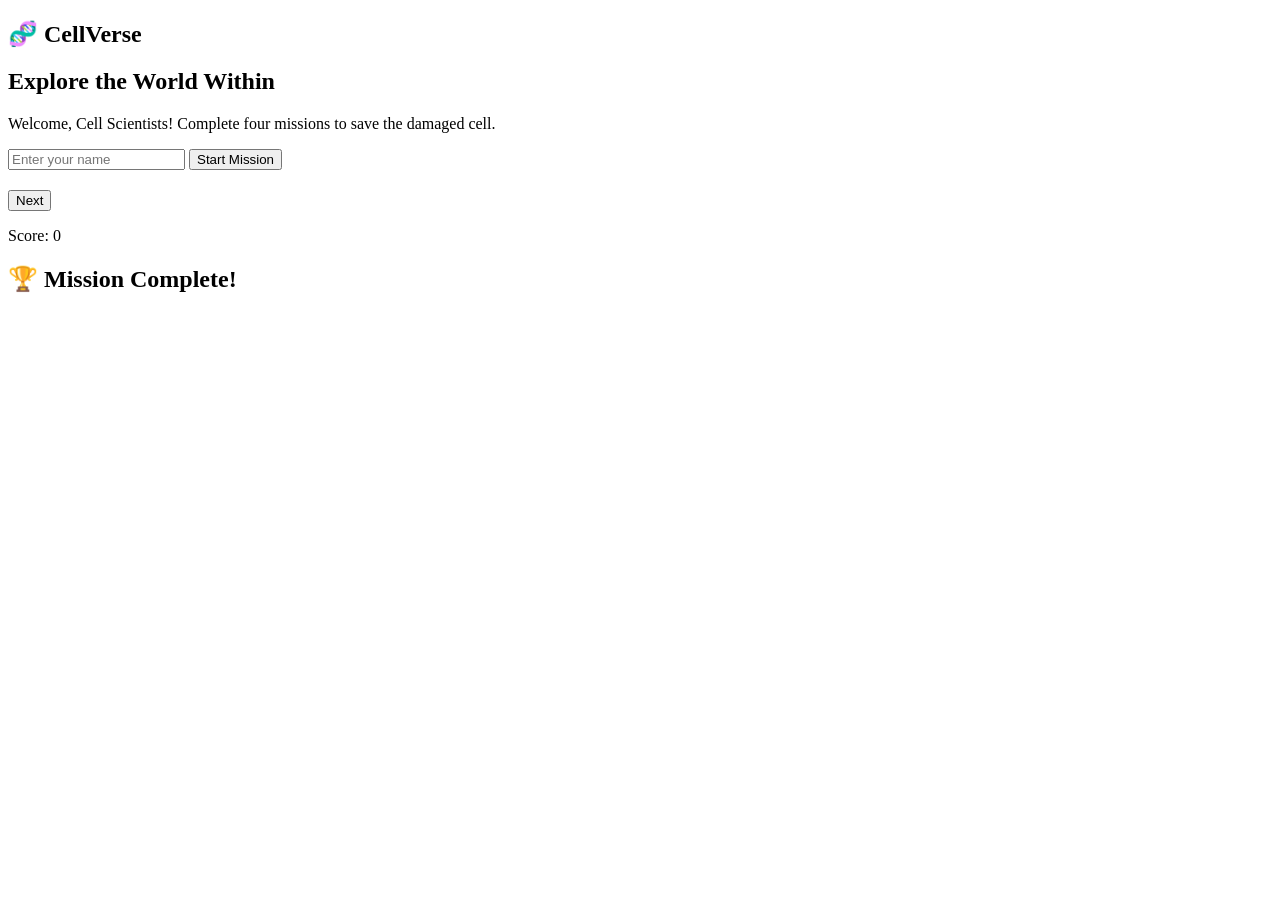
==== index.html @ cfba10c6 "Create index.html" ====
<!DOCTYPE html>
<html lang="en">
<head>
  <meta charset="UTF-8">
  <title>CellVerse</title>
  <link rel="stylesheet" href="style.css">
</head>
<body>

  <section class="hero">
    <h1>🧬 CellVerse</h1>
    <h2>Explore the World Within</h2>
    <p>
      Welcome, Cell Scientists! Complete four missions to save the damaged cell.
    </p>

    <input type="text" id="studentName" placeholder="Enter your name">
    <button onclick="startMission()">Start Mission</button>
  </section>

  <section id="missionArea" class="hidden">
    <h2 id="missionTitle"></h2>
    <p id="questionText"></p>

    <div id="answerButtons"></div>

    <p id="feedback"></p>
    <button onclick="nextQuestion()">Next</button>

    <p>Score: <span id="score">0</span></p>
  </section>

  <section id="finalArea" class="hidden">
    <h2>🏆 Mission Complete!</h2>
    <p id="finalMessage"></p>
  </section>

  <script src="script.js"></script>
</body>
</html>
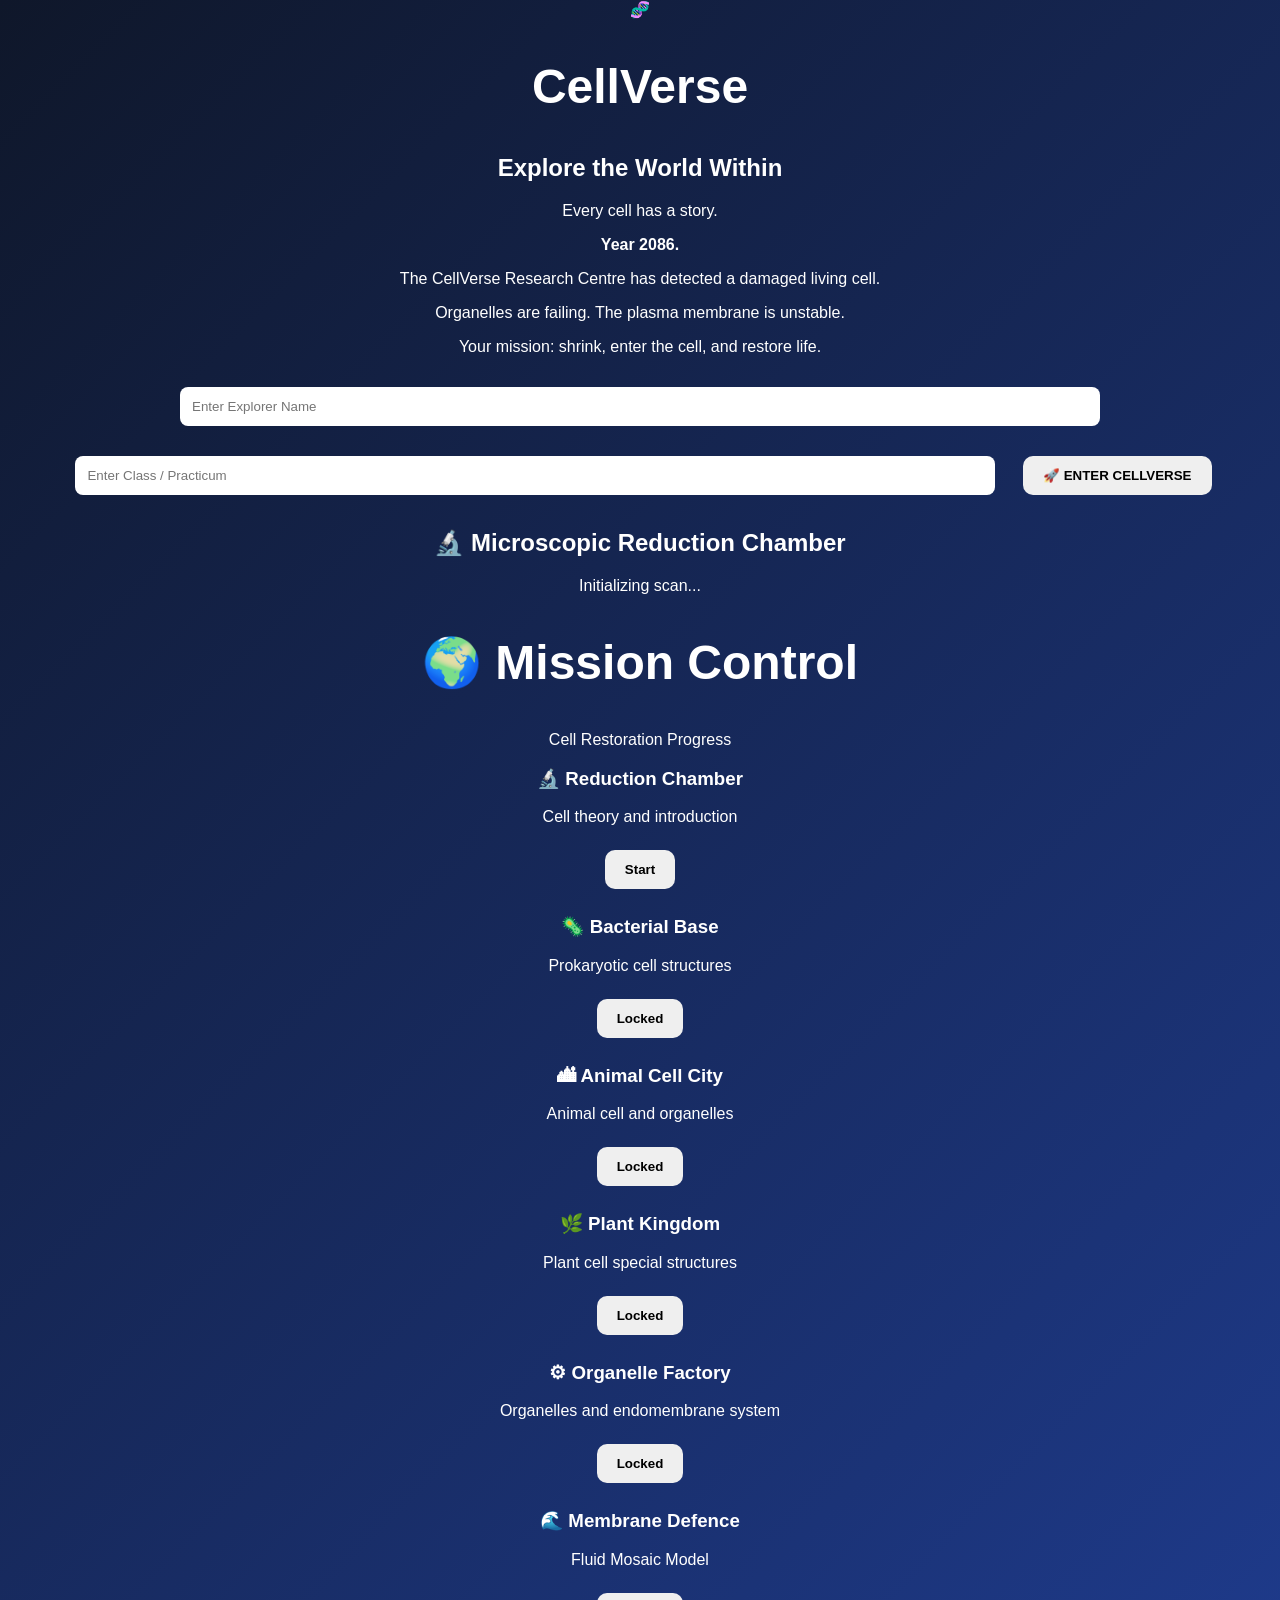
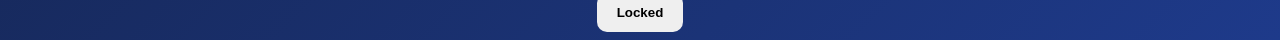
==== commit dc82ac0c: "Update index.html" ====
--- a/index.html
+++ b/index.html
@@ -1,39 +1,104 @@
 <!DOCTYPE html>
 <html lang="en">
 <head>
-  <meta charset="UTF-8">
+  <meta charset="UTF-8" />
+  <meta name="viewport" content="width=device-width, initial-scale=1.0" />
   <title>CellVerse</title>
-  <link rel="stylesheet" href="style.css">
+  <link rel="stylesheet" href="style.css" />
 </head>
+
 <body>
+  <div class="bg">
+    <span class="particle p1"></span>
+    <span class="particle p2"></span>
+    <span class="particle p3"></span>
+    <span class="particle p4"></span>
+  </div>
 
-  <section class="hero">
-    <h1>🧬 CellVerse</h1>
-    <h2>Explore the World Within</h2>
-    <p>
-      Welcome, Cell Scientists! Complete four missions to save the damaged cell.
-    </p>
+  <main>
+    <section id="home" class="screen active">
+      <div class="card hero-card">
+        <div class="dna">🧬</div>
+        <h1>CellVerse</h1>
+        <h2>Explore the World Within</h2>
+        <p class="tagline">Every cell has a story.</p>
 
-    <input type="text" id="studentName" placeholder="Enter your name">
-    <button onclick="startMission()">Start Mission</button>
-  </section>
+        <div class="story-box">
+          <p><strong>Year 2086.</strong></p>
+          <p>The CellVerse Research Centre has detected a damaged living cell.</p>
+          <p>Organelles are failing. The plasma membrane is unstable.</p>
+          <p>Your mission: shrink, enter the cell, and restore life.</p>
+        </div>
 
-  <section id="missionArea" class="hidden">
-    <h2 id="missionTitle"></h2>
-    <p id="questionText"></p>
+        <input id="studentName" type="text" placeholder="Enter Explorer Name" />
+        <input id="studentClass" type="text" placeholder="Enter Class / Practicum" />
 
-    <div id="answerButtons"></div>
+        <button onclick="startShrink()">🚀 ENTER CELLVERSE</button>
+      </div>
+    </section>
 
-    <p id="feedback"></p>
-    <button onclick="nextQuestion()">Next</button>
+    <section id="shrink" class="screen">
+      <div class="card">
+        <h2>🔬 Microscopic Reduction Chamber</h2>
+        <p id="shrinkText">Initializing scan...</p>
+        <div class="loading-bar">
+          <div id="loadingFill"></div>
+        </div>
+      </div>
+    </section>
 
-    <p>Score: <span id="score">0</span></p>
-  </section>
+    <section id="dashboard" class="screen">
+      <div class="dashboard">
+        <h1>🌍 Mission Control</h1>
+        <p id="welcomeText"></p>
 
-  <section id="finalArea" class="hidden">
-    <h2>🏆 Mission Complete!</h2>
-    <p id="finalMessage"></p>
-  </section>
+        <div class="progress-box">
+          <p>Cell Restoration Progress</p>
+          <div class="progress-dots">
+            <span></span><span></span><span></span><span></span><span></span><span></span>
+          </div>
+        </div>
+
+        <div class="mission-grid">
+          <div class="mission-card">
+            <h3>🔬 Reduction Chamber</h3>
+            <p>Cell theory and introduction</p>
+            <button>Start</button>
+          </div>
+
+          <div class="mission-card">
+            <h3>🦠 Bacterial Base</h3>
+            <p>Prokaryotic cell structures</p>
+            <button>Locked</button>
+          </div>
+
+          <div class="mission-card">
+            <h3>🏙 Animal Cell City</h3>
+            <p>Animal cell and organelles</p>
+            <button>Locked</button>
+          </div>
+
+          <div class="mission-card">
+            <h3>🌿 Plant Kingdom</h3>
+            <p>Plant cell special structures</p>
+            <button>Locked</button>
+          </div>
+
+          <div class="mission-card">
+            <h3>⚙ Organelle Factory</h3>
+            <p>Organelles and endomembrane system</p>
+            <button>Locked</button>
+          </div>
+
+          <div class="mission-card">
+            <h3>🌊 Membrane Defence</h3>
+            <p>Fluid Mosaic Model</p>
+            <button>Locked</button>
+          </div>
+        </div>
+      </div>
+    </section>
+  </main>
 
   <script src="script.js"></script>
 </body>
--- a/style.css
+++ b/style.css
@@ -0,0 +1,52 @@
+body {
+  font-family: Arial, sans-serif;
+  margin: 0;
+  background: linear-gradient(135deg, #0f172a, #1e3a8a);
+  color: white;
+  text-align: center;
+}
+
+.hero, #missionArea, #finalArea {
+  max-width: 700px;
+  margin: 60px auto;
+  padding: 30px;
+  background: rgba(255,255,255,0.12);
+  border-radius: 20px;
+}
+
+h1 {
+  font-size: 48px;
+}
+
+input {
+  padding: 12px;
+  border-radius: 8px;
+  border: none;
+  width: 70%;
+  margin: 15px;
+}
+
+button {
+  padding: 12px 20px;
+  margin: 8px;
+  border: none;
+  border-radius: 10px;
+  cursor: pointer;
+  font-weight: bold;
+}
+
+button:hover {
+  transform: scale(1.05);
+}
+
+.hidden {
+  display: none;
+}
+
+.answer-btn {
+  display: block;
+  width: 80%;
+  margin: 10px auto;
+  background: white;
+  color: #1e3a8a;
+}
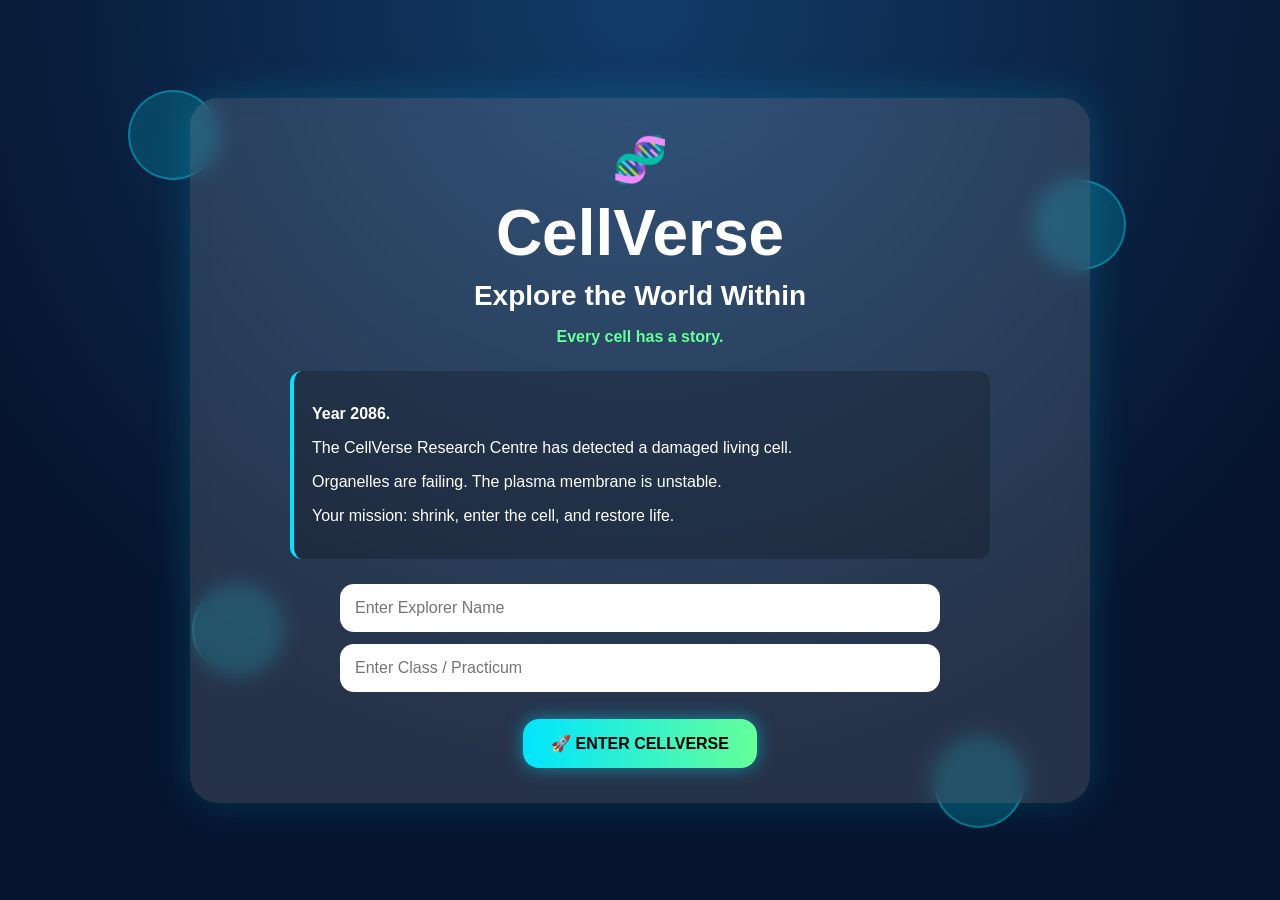
==== commit 2e6f468c: "Update index.html" ====
--- a/index.html
+++ b/index.html
@@ -63,7 +63,7 @@
           <div class="mission-card">
             <h3>🔬 Reduction Chamber</h3>
             <p>Cell theory and introduction</p>
-            <button>Start</button>
+            <button onclick="openMission0()">Start</button>
           </div>
 
           <div class="mission-card">
@@ -99,7 +99,43 @@
       </div>
     </section>
   </main>
+<section id="mission0" class="screen">
+  <div class="mission-page">
+    <h1>🔬 Mission 0: Reduction Chamber</h1>
+    <p class="mission-brief">
+      Before entering the CellVerse, every Explorer must understand one important question:
+      <strong>What is a cell?</strong>
+    </p>
 
+    <div class="cyto-box">
+      <h3>🧫 Dr. Cyto says:</h3>
+      <p>
+        “A cell is the basic unit of living things. Your mission is to unlock the three core ideas
+        that explain why cells are so important.”
+      </p>
+    </div>
+
+    <div class="challenge-card">
+      <h2>Cell Theory Unlock Challenge</h2>
+      <p>Click each principle to activate it.</p>
+
+      <button onclick="unlockTheory(0)">1️⃣ All living organisms are made of cells</button>
+      <button onclick="unlockTheory(1)">2️⃣ The cell is the basic unit of life</button>
+      <button onclick="unlockTheory(2)">3️⃣ New cells arise from pre-existing cells</button>
+    </div>
+
+    <div class="theory-status">
+      <span id="theory0">⚫</span>
+      <span id="theory1">⚫</span>
+      <span id="theory2">⚫</span>
+    </div>
+
+    <p id="mission0Feedback"></p>
+
+    <button onclick="completeMission0()" class="complete-btn">✅ Complete Mission 0</button>
+    <button onclick="showScreen('dashboard')" class="back-btn">⬅ Back to Mission Control</button>
+  </div>
+</section>
   <script src="script.js"></script>
 </body>
 </html>
--- a/style.css
+++ b/style.css
@@ -1,52 +1,193 @@
+* {
+  box-sizing: border-box;
+}
+
 body {
+  margin: 0;
   font-family: Arial, sans-serif;
-  margin: 0;
-  background: linear-gradient(135deg, #0f172a, #1e3a8a);
   color: white;
+  background: radial-gradient(circle at top, #123c69, #06142e 70%);
+  min-height: 100vh;
+  overflow-x: hidden;
+}
+
+.bg {
+  position: fixed;
+  inset: 0;
+  z-index: -1;
+  overflow: hidden;
+}
+
+.particle {
+  position: absolute;
+  width: 90px;
+  height: 90px;
+  background: rgba(0, 229, 255, 0.18);
+  border: 2px solid rgba(0, 229, 255, 0.35);
+  border-radius: 50%;
+  animation: float 12s infinite ease-in-out;
+}
+
+.p1 { top: 10%; left: 10%; }
+.p2 { top: 65%; left: 15%; animation-delay: 2s; }
+.p3 { top: 20%; right: 12%; animation-delay: 4s; }
+.p4 { bottom: 8%; right: 20%; animation-delay: 6s; }
+
+@keyframes float {
+  0%, 100% { transform: translateY(0) scale(1); }
+  50% { transform: translateY(-35px) scale(1.15); }
+}
+
+.screen {
+  display: none;
+  min-height: 100vh;
+  padding: 40px 20px;
+  align-items: center;
+  justify-content: center;
+}
+
+.screen.active {
+  display: flex;
+}
+
+.card {
+  width: min(900px, 95%);
+  padding: 35px;
+  border-radius: 28px;
+  background: rgba(255, 255, 255, 0.13);
+  backdrop-filter: blur(10px);
+  box-shadow: 0 0 40px rgba(0, 229, 255, 0.18);
   text-align: center;
 }
 
-.hero, #missionArea, #finalArea {
-  max-width: 700px;
-  margin: 60px auto;
-  padding: 30px;
-  background: rgba(255,255,255,0.12);
-  border-radius: 20px;
+.hero-card h1 {
+  font-size: 64px;
+  margin: 10px 0;
 }
 
-h1 {
-  font-size: 48px;
+.hero-card h2 {
+  font-size: 28px;
+  margin: 5px 0;
+}
+
+.dna {
+  font-size: 45px;
+  animation: pulse 2s infinite;
+}
+
+@keyframes pulse {
+  0%, 100% { transform: scale(1); filter: drop-shadow(0 0 5px #00e5ff); }
+  50% { transform: scale(1.15); filter: drop-shadow(0 0 20px #00e5ff); }
+}
+
+.tagline {
+  color: #66ff99;
+  font-weight: bold;
+}
+
+.story-box {
+  max-width: 700px;
+  margin: 25px auto;
+  padding: 18px;
+  border-left: 4px solid #00e5ff;
+  background: rgba(0, 0, 0, 0.22);
+  text-align: left;
+  border-radius: 12px;
 }
 
 input {
-  padding: 12px;
-  border-radius: 8px;
+  display: block;
+  width: min(600px, 95%);
+  margin: 12px auto;
+  padding: 15px;
+  border-radius: 14px;
   border: none;
-  width: 70%;
-  margin: 15px;
+  font-size: 16px;
 }
 
 button {
-  padding: 12px 20px;
-  margin: 8px;
+  margin-top: 15px;
+  padding: 15px 28px;
   border: none;
-  border-radius: 10px;
+  border-radius: 16px;
+  background: linear-gradient(90deg, #00e5ff, #66ff99);
+  font-weight: bold;
   cursor: pointer;
-  font-weight: bold;
+  font-size: 16px;
+  box-shadow: 0 0 18px rgba(0, 229, 255, 0.5);
 }
 
 button:hover {
   transform: scale(1.05);
 }
 
-.hidden {
-  display: none;
+.loading-bar {
+  width: min(600px, 90%);
+  height: 25px;
+  border-radius: 20px;
+  margin: 30px auto;
+  background: rgba(255, 255, 255, 0.2);
+  overflow: hidden;
 }
 
-.answer-btn {
-  display: block;
-  width: 80%;
-  margin: 10px auto;
-  background: white;
-  color: #1e3a8a;
+#loadingFill {
+  width: 0%;
+  height: 100%;
+  background: linear-gradient(90deg, #00e5ff, #66ff99);
+  transition: width 0.5s;
 }
+
+.dashboard {
+  width: min(1100px, 96%);
+  text-align: center;
+}
+
+.progress-box {
+  margin: 20px auto 30px;
+  padding: 20px;
+  background: rgba(255, 255, 255, 0.12);
+  border-radius: 20px;
+}
+
+.progress-dots span {
+  display: inline-block;
+  width: 22px;
+  height: 22px;
+  margin: 6px;
+  border-radius: 50%;
+  background: #222;
+  border: 2px solid #00e5ff;
+}
+
+.mission-grid {
+  display: grid;
+  grid-template-columns: repeat(auto-fit, minmax(240px, 1fr));
+  gap: 18px;
+}
+
+.mission-card {
+  padding: 22px;
+  border-radius: 22px;
+  background: rgba(255, 255, 255, 0.14);
+  box-shadow: 0 0 20px rgba(0, 229, 255, 0.12);
+  transition: 0.3s;
+}
+
+.mission-card:hover {
+  transform: translateY(-6px);
+  box-shadow: 0 0 28px rgba(102, 255, 153, 0.35);
+}
+
+.mission-card p {
+  color: #dbeafe;
+}
+
+@media (max-width: 600px) {
+  .hero-card h1 {
+    font-size: 42px;
+  }
+
+  .card {
+    padding: 24px;
+  }
+}
